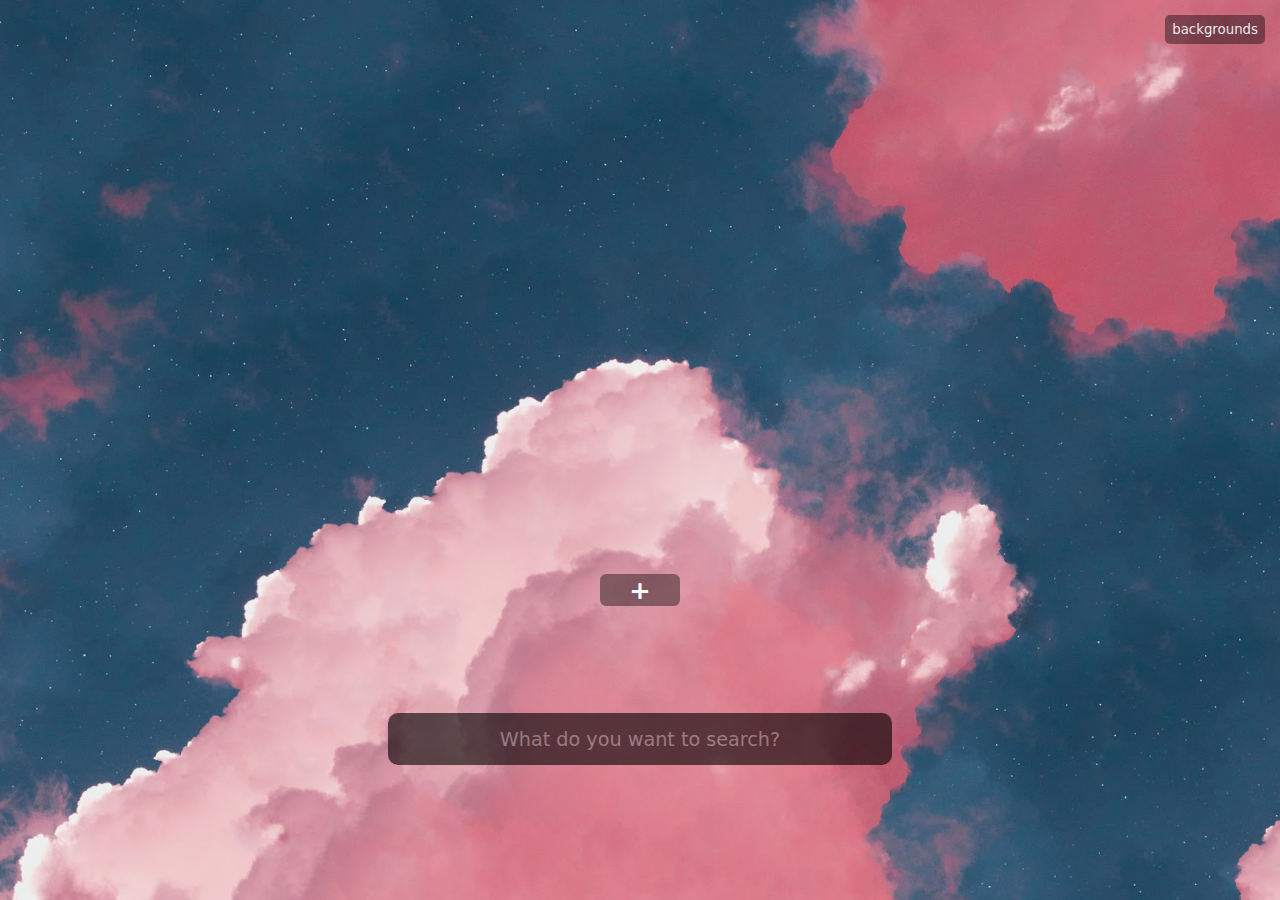
==== index.html @ 13ce0c48 "changing some random stuff" ====
<!DOCTYPE html>
<html>

<head>
    <link rel="stylesheet" type="test/css" href="fonts/san-francisco.css">
    <link rel="stylesheet" href="styles.css">

    <title>startpage.</title>

    <script src="clock.js"></script>
    <script src="menu.js"></script>
    <script src="change_background.js"></script>
    <script src="add_websites.js"></script>
    <script src="remove_websites.js"></script>
    <script src="add_buttons.js"></script>
    <script src="open_website.js"></script>
    <script src="grid_layout.js"></script>
    <script src="search_bar.js"></script>

</head>

<body>
    <img id="main_bg">
    <div id="clock" class="clock"></div>
    <input type="text" id="search_bar" placeholder="What do you want to search?" onclick="to_search()">
    <div id="outer_box" class="outer_box" oncontextmenu="remove()">
        <div id="box">
            <button id="button0" style="display: none;" class="websites" onclick="open_website(id)"></button>
            <button id="button1" style="display: none;" class="websites" onclick="open_website(id)"></button>
            <button id="button2" style="display: none;" class="websites" onclick="open_website(id)"></button>
            <button id="button3" style="display: none;" class="websites" onclick="open_website(id)"></button>
            <button id="button4" style="display: none;" class="websites" onclick="open_website(id)"></button>
            <button id="button5" style="display: none;" class="websites" onclick="open_website(id)"></button>
            <button id="button6" style="display: none;" class="websites" onclick="open_website(id)"></button>
            <button id="button7" style="display: none;" class="websites" onclick="open_website(id)"></button>
            <button id="button8" style="display: none;" class="websites" onclick="open_website(id)"></button>
            <button id="button9" style="display: none;" class="websites" onclick="open_website(id)"></button>
            <button id="button10" style="display: none;" class="websites" onclick="open_website(id)"></button>
            <button id="button11" style="display: none;" class="websites" onclick="open_website(id)"></button>
        </div>
        <button id="add_button"
            style="display: block; position: absolute; bottom: 10px; font-size: xx-large; font-weight: 600;"
            class="websites" onclick="add_website_button()">+</button>
    </div>
    <div id="add_website_menu" class="add_website_menu">
        <h5
            style="position: absolute; top: 53px; left: 50px; color: rgba(200,200,200,1); font-weight: 500; font-size: medium;">
            Enter website url:</h5>
        <h5
            style="position: absolute; top: 103px; left: 50px; color: rgba(200,200,200,1); font-weight: 500; font-size: medium;">
            Enter website name:</h5>

        <input id="website_url" class="user_input1" type="text">
        <input id="website_name" class="user_input2" type="text">

        <button class="add_website_button" onclick="add_website()">Add website</button>

        <h4 id="website_present" style="display: none; position: absolute; bottom: 10px;">The website is already present
        </h4>
        <h4 id="url_wrong" style="display: none; position: absolute; bottom: 10px;">The url entered must contain
            'https://'</h4>
        <h4 id="input_empty" style="display: none; position: absolute; bottom: 10px;">The input fields must not be empty
        </h4>
        <h4 id="char_length" style="display: none; position: absolute; bottom: 10px;">The website's name is limited to
            10 characters</h4>
    </div>

    <button id="menu_button" class="menu_button" onclick="menu_button()">backgrounds</button>

    <div class="menu">
        <input type="image" src="walls/76867698_p0.jpg" alt="background 1" onclick="change_bg(src)">
        <input type="image" src="walls/76868314_p0.png" alt="background 2" onclick="change_bg(src)">
        <input type="image" src="walls/76868360_p0.jpg" alt="background 3" onclick="change_bg(src)">
        <input type="image" src="walls/76868567_p0.jpg" alt="background 4" onclick="change_bg(src)">
        <input type="image" src="walls/pexels-roberto-nickson-2559941.jpg" alt="background 5" onclick="change_bg(src)">
        <input type="image" src="walls/p39.png" alt="background 6" onclick="change_bg(src)">
        <input type="image" src="walls/pexels-lisa-1083822.jpg" alt="background 7" onclick="change_bg(src)">
        <input type="image" src="walls/p63.png" alt="background 8" onclick="change_bg(src)">
        <input type="image" src="walls/abstractblob.jpg" alt="background 9" onclick="change_bg(src)">
        <input type="image" src="walls/almostsetsun.jpg" alt="background 10" onclick="change_bg(src)">
        <input type="image" src="walls/firewatchguy.jpg" alt="background 11" onclick="change_bg(src)">
        <input type="image" src="walls/cleansunsetart.jpg" alt="background 12" onclick="change_bg(src)">
        <input type="image" src="walls/sereneforest.jpg" alt="background 13" onclick="change_bg(src)">
        <input type="image" src="walls/redgiant.jpg" alt="background 14" onclick="change_bg(src)">
        <input type="image" src="walls/minimalmountains.jpg" alt="background 15" onclick="change_bg(src)">
        <input type="image" src="walls/beastlybird.jpg" alt="background 16" onclick="change_bg(src)">
        <input type="image" src="walls/isitmyescape.jpg" alt="background 17" onclick="change_bg(src)">
        <input type="image" src="walls/spacingout.jpg" alt="background 18" onclick="change_bg(src)">
        <input type="image" src="walls/prodigalsonreturns.jpg" alt="background 19" onclick="change_bg(src)">
        <input type="image" src="walls/neongasstation.jpg" alt="background 20" onclick="change_bg(src)">
    </div>
    <button id="remove" class="remove">Remove</button>
</body>

</html>
---- styles.css ----
* {
  margin: 0;
  color: white;
  font-family: -apple-system, system-ui, BlinkMacSystemFont, "SF Pro Text",
    Roboto, Helvetica, Arial, sans-serif;
}

body {
  display: flex;
  justify-content: center;
  overflow: hidden;
}

img {
  width: 100%;
  height: 100vh;
  object-fit: cover;
}

.clock {
  position: absolute;
  font-size: 9vh;
  font-weight: 600;
  top: 10%;
}

#search_bar{
  position: absolute;
  bottom: 15%;
  width: 500px;
  background-color: black;
  opacity: 0.6;
  font-weight: 500;
  text-align: center;
  font-size: larger;
  border: none;
  border-radius: 10px;
}

.outer_box {
  bottom: 300px;
  position: absolute;
  top: 30%;
  width: 500px;
  height: 350px;
  border-radius: 10px;
  display: flex;
  justify-content: space-evenly;
  align-items: center;
  color: white;
}

#box {
  padding: 10px;
  border-radius: 10px;
  display: grid;
}

.websites {
  opacity: 1;
  width: 100px;
  height: 40px;
  border-radius: 8px;
  background-color: rgba(0, 0, 0, 0.4);
  border: none;
  transition: 350ms;
  font-size: 19px;
  transform: scale(0.8);
  font-weight: 500;
}

.websites:hover {
  transform: scale(1);
}

.menu_button {
  align-items: flex-start;
  background-color: rgba(0, 0, 0, 0.4);
  position: absolute;
  top: 15px;
  right: 15px;
  border-radius: 5px;
  border: none;
  color: rgba(255, 255, 255, 0.9);
  padding: 7px;
  font-weight: 500;
}

input {
  width: 100px;
  height: 50px;
  border-radius: 7px;
  transition: 350ms;
}

.menu {
  display: none;
  grid-template-columns: repeat(2, 130px);
  grid-template-rows: repeat(10, 70px);
  padding: 10px;
  width: 230px;
  height: 680px;
  background-color: rgba(0, 0, 0, 0.2);
  color: teal;
  position: absolute;
  top: 50px;
  right: 20px;
  border-radius: 7px;
  backdrop-filter: blur(7px);
}

.add_website_menu {
  display: none;
  position: absolute;
  width: 400px;
  height: 220px;
  background-color: rgba(0, 0, 0, 0.4);
  border-radius: 7px;
  color: teal;
  top: 25%;
  border-radius: 7px;
  backdrop-filter: blur(7px);
  justify-content: center;
}

.add_website_button {
  position: absolute;
  padding: 5px;
  background-color: rgba(0, 0, 0, 0.2);
  border-radius: 7px;
  border: none;
  color: rgb(200, 200, 200);
  bottom: 40px;
  left: 37%;
  transition: 350ms;
  font-weight: 500;
  font-size: medium;
}

.add_website_button:hover {
  transform: scale(1.1);
}

.user_input1,
.user_input2 {
  width: 150px;
  height: 20px;
  border: none;
  padding-left: 8px;
  color: rgb(200, 200, 200);
  background-color: rgba(0, 0, 0, 0.2);
  position: absolute;
  left: 52%;
}

.user_input1 {
  top: 52px;
  font-size: 14px;
}

.user_input2 {
  top: 102px;
  font-size: 14px;
}

.remove {
  width: 70px;
  height: 30px;
  display: none;
  position: absolute;
  bottom: 100px;
  background-color: rgba(0, 0, 0, 0.2);
  border: none;
  border-radius: 8px;
  backdrop-filter: blur(7px);
}
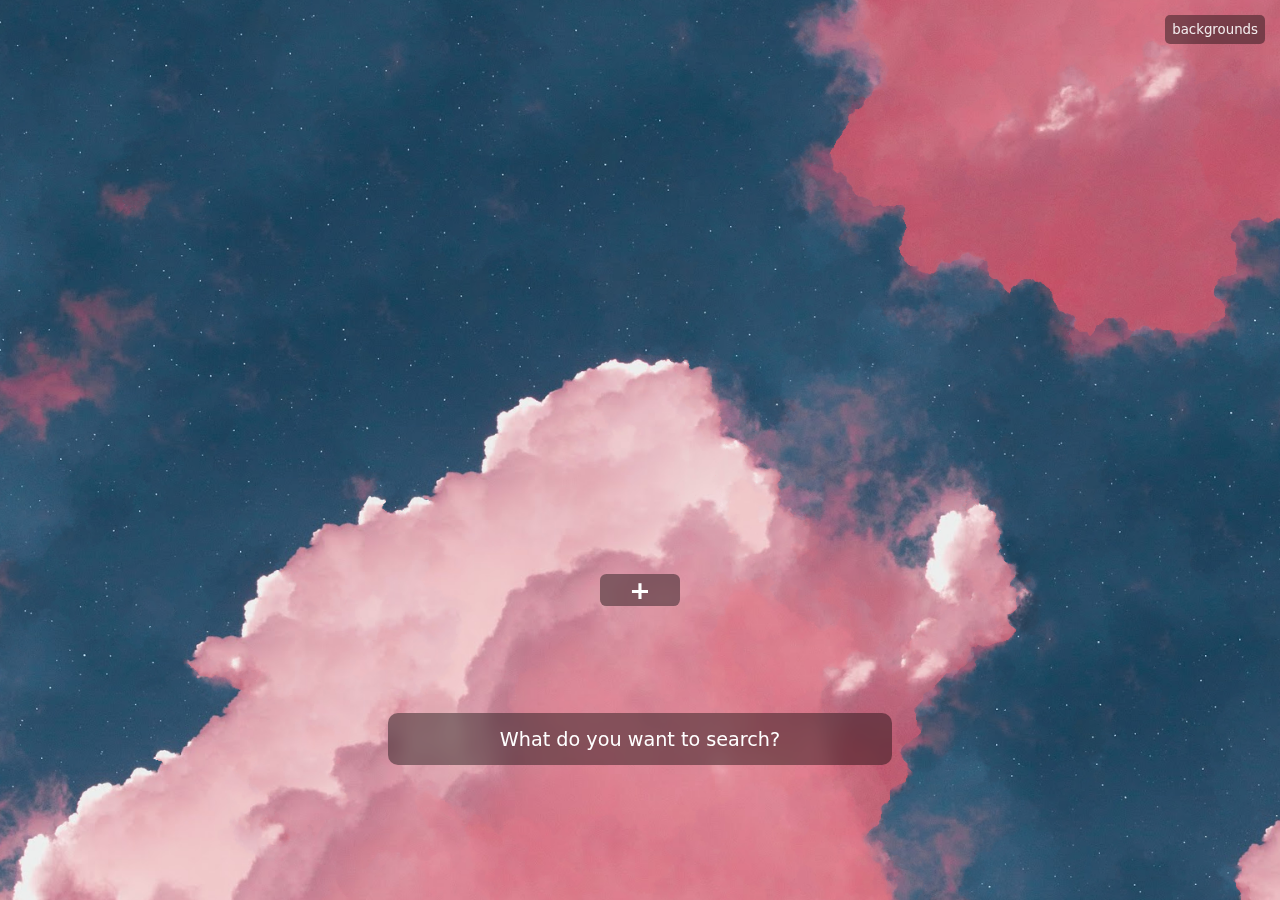
==== commit d49da751: "code formatting" ====
--- a/index.html
+++ b/index.html
@@ -1,9 +1,8 @@
 <!DOCTYPE html>
 <html>
-
-<head>
-    <link rel="stylesheet" type="test/css" href="fonts/san-francisco.css">
-    <link rel="stylesheet" href="styles.css">
+  <head>
+    <link rel="stylesheet" type="test/css" href="fonts/san-francisco.css" />
+    <link rel="stylesheet" href="styles.css" />
 
     <title>startpage.</title>
 
@@ -16,80 +15,293 @@
     <script src="open_website.js"></script>
     <script src="grid_layout.js"></script>
     <script src="search_bar.js"></script>
-
-</head>
-
-<body>
-    <img id="main_bg">
+    <script src="check_box.js"></script>
+  </head>
+
+  <body>
+    <img id="main_bg" />
     <div id="clock" class="clock"></div>
-    <input type="text" id="search_bar" placeholder="What do you want to search?" onclick="to_search()">
+    <input
+      type="text"
+      id="search_bar"
+      placeholder="What do you want to search?"
+      onclick="to_search()"
+    />
     <div id="outer_box" class="outer_box" oncontextmenu="remove()">
-        <div id="box">
-            <button id="button0" style="display: none;" class="websites" onclick="open_website(id)"></button>
-            <button id="button1" style="display: none;" class="websites" onclick="open_website(id)"></button>
-            <button id="button2" style="display: none;" class="websites" onclick="open_website(id)"></button>
-            <button id="button3" style="display: none;" class="websites" onclick="open_website(id)"></button>
-            <button id="button4" style="display: none;" class="websites" onclick="open_website(id)"></button>
-            <button id="button5" style="display: none;" class="websites" onclick="open_website(id)"></button>
-            <button id="button6" style="display: none;" class="websites" onclick="open_website(id)"></button>
-            <button id="button7" style="display: none;" class="websites" onclick="open_website(id)"></button>
-            <button id="button8" style="display: none;" class="websites" onclick="open_website(id)"></button>
-            <button id="button9" style="display: none;" class="websites" onclick="open_website(id)"></button>
-            <button id="button10" style="display: none;" class="websites" onclick="open_website(id)"></button>
-            <button id="button11" style="display: none;" class="websites" onclick="open_website(id)"></button>
-        </div>
-        <button id="add_button"
-            style="display: block; position: absolute; bottom: 10px; font-size: xx-large; font-weight: 600;"
-            class="websites" onclick="add_website_button()">+</button>
+      <div id="box">
+        <button
+          id="button0"
+          style="display: none"
+          class="websites"
+          onclick="open_website(id)"
+        ></button>
+        <button
+          id="button1"
+          style="display: none"
+          class="websites"
+          onclick="open_website(id)"
+        ></button>
+        <button
+          id="button2"
+          style="display: none"
+          class="websites"
+          onclick="open_website(id)"
+        ></button>
+        <button
+          id="button3"
+          style="display: none"
+          class="websites"
+          onclick="open_website(id)"
+        ></button>
+        <button
+          id="button4"
+          style="display: none"
+          class="websites"
+          onclick="open_website(id)"
+        ></button>
+        <button
+          id="button5"
+          style="display: none"
+          class="websites"
+          onclick="open_website(id)"
+        ></button>
+        <button
+          id="button6"
+          style="display: none"
+          class="websites"
+          onclick="open_website(id)"
+        ></button>
+        <button
+          id="button7"
+          style="display: none"
+          class="websites"
+          onclick="open_website(id)"
+        ></button>
+        <button
+          id="button8"
+          style="display: none"
+          class="websites"
+          onclick="open_website(id)"
+        ></button>
+        <button
+          id="button9"
+          style="display: none"
+          class="websites"
+          onclick="open_website(id)"
+        ></button>
+        <button
+          id="button10"
+          style="display: none"
+          class="websites"
+          onclick="open_website(id)"
+        ></button>
+        <button
+          id="button11"
+          style="display: none"
+          class="websites"
+          onclick="open_website(id)"
+        ></button>
+      </div>
+      <button
+        id="add_button"
+        style="
+          display: block;
+          position: absolute;
+          bottom: 10px;
+          font-size: xx-large;
+          font-weight: 600;
+        "
+        class="websites"
+        onclick="add_website_button()"
+      >
+        +
+      </button>
     </div>
     <div id="add_website_menu" class="add_website_menu">
-        <h5
-            style="position: absolute; top: 53px; left: 50px; color: rgba(200,200,200,1); font-weight: 500; font-size: medium;">
-            Enter website url:</h5>
-        <h5
-            style="position: absolute; top: 103px; left: 50px; color: rgba(200,200,200,1); font-weight: 500; font-size: medium;">
-            Enter website name:</h5>
-
-        <input id="website_url" class="user_input1" type="text">
-        <input id="website_name" class="user_input2" type="text">
-
-        <button class="add_website_button" onclick="add_website()">Add website</button>
-
-        <h4 id="website_present" style="display: none; position: absolute; bottom: 10px;">The website is already present
-        </h4>
-        <h4 id="url_wrong" style="display: none; position: absolute; bottom: 10px;">The url entered must contain
-            'https://'</h4>
-        <h4 id="input_empty" style="display: none; position: absolute; bottom: 10px;">The input fields must not be empty
-        </h4>
-        <h4 id="char_length" style="display: none; position: absolute; bottom: 10px;">The website's name is limited to
-            10 characters</h4>
+      <h5
+        style="
+          position: absolute;
+          top: 53px;
+          left: 50px;
+          color: rgba(200, 200, 200, 1);
+          font-weight: 500;
+          font-size: medium;
+        "
+      >
+        Enter website url:
+      </h5>
+      <h5
+        style="
+          position: absolute;
+          top: 103px;
+          left: 50px;
+          color: rgba(200, 200, 200, 1);
+          font-weight: 500;
+          font-size: medium;
+        "
+      >
+        Enter website name:
+      </h5>
+
+      <input id="website_url" class="user_input1" type="text" />
+      <input id="website_name" class="user_input2" type="text" />
+
+      <button class="add_website_button" onclick="add_website()">
+        Add website
+      </button>
+
+      <h4
+        id="website_present"
+        style="display: none; position: absolute; bottom: 10px"
+      >
+        The website is already present
+      </h4>
+      <h4
+        id="url_wrong"
+        style="display: none; position: absolute; bottom: 10px"
+      >
+        The url entered must contain 'https://'
+      </h4>
+      <h4
+        id="input_empty"
+        style="display: none; position: absolute; bottom: 10px"
+      >
+        The input fields must not be empty
+      </h4>
+      <h4
+        id="char_length"
+        style="display: none; position: absolute; bottom: 10px"
+      >
+        The website's name is limited to 10 characters
+      </h4>
     </div>
 
-    <button id="menu_button" class="menu_button" onclick="menu_button()">backgrounds</button>
+    <button id="menu_button" class="menu_button" onclick="menu_button()">
+      backgrounds
+    </button>
 
     <div class="menu">
-        <input type="image" src="walls/76867698_p0.jpg" alt="background 1" onclick="change_bg(src)">
-        <input type="image" src="walls/76868314_p0.png" alt="background 2" onclick="change_bg(src)">
-        <input type="image" src="walls/76868360_p0.jpg" alt="background 3" onclick="change_bg(src)">
-        <input type="image" src="walls/76868567_p0.jpg" alt="background 4" onclick="change_bg(src)">
-        <input type="image" src="walls/pexels-roberto-nickson-2559941.jpg" alt="background 5" onclick="change_bg(src)">
-        <input type="image" src="walls/p39.png" alt="background 6" onclick="change_bg(src)">
-        <input type="image" src="walls/pexels-lisa-1083822.jpg" alt="background 7" onclick="change_bg(src)">
-        <input type="image" src="walls/p63.png" alt="background 8" onclick="change_bg(src)">
-        <input type="image" src="walls/abstractblob.jpg" alt="background 9" onclick="change_bg(src)">
-        <input type="image" src="walls/almostsetsun.jpg" alt="background 10" onclick="change_bg(src)">
-        <input type="image" src="walls/firewatchguy.jpg" alt="background 11" onclick="change_bg(src)">
-        <input type="image" src="walls/cleansunsetart.jpg" alt="background 12" onclick="change_bg(src)">
-        <input type="image" src="walls/sereneforest.jpg" alt="background 13" onclick="change_bg(src)">
-        <input type="image" src="walls/redgiant.jpg" alt="background 14" onclick="change_bg(src)">
-        <input type="image" src="walls/minimalmountains.jpg" alt="background 15" onclick="change_bg(src)">
-        <input type="image" src="walls/beastlybird.jpg" alt="background 16" onclick="change_bg(src)">
-        <input type="image" src="walls/isitmyescape.jpg" alt="background 17" onclick="change_bg(src)">
-        <input type="image" src="walls/spacingout.jpg" alt="background 18" onclick="change_bg(src)">
-        <input type="image" src="walls/prodigalsonreturns.jpg" alt="background 19" onclick="change_bg(src)">
-        <input type="image" src="walls/neongasstation.jpg" alt="background 20" onclick="change_bg(src)">
+      <input
+        type="image"
+        src="walls/76867698_p0.jpg"
+        alt="background 1"
+        onclick="change_bg(src)"
+      />
+      <input
+        type="image"
+        src="walls/76868314_p0.png"
+        alt="background 2"
+        onclick="change_bg(src)"
+      />
+      <input
+        type="image"
+        src="walls/76868360_p0.jpg"
+        alt="background 3"
+        onclick="change_bg(src)"
+      />
+      <input
+        type="image"
+        src="walls/76868567_p0.jpg"
+        alt="background 4"
+        onclick="change_bg(src)"
+      />
+      <input
+        type="image"
+        src="walls/pexels-roberto-nickson-2559941.jpg"
+        alt="background 5"
+        onclick="change_bg(src)"
+      />
+      <input
+        type="image"
+        src="walls/p39.png"
+        alt="background 6"
+        onclick="change_bg(src)"
+      />
+      <input
+        type="image"
+        src="walls/pexels-lisa-1083822.jpg"
+        alt="background 7"
+        onclick="change_bg(src)"
+      />
+      <input
+        type="image"
+        src="walls/p63.png"
+        alt="background 8"
+        onclick="change_bg(src)"
+      />
+      <input
+        type="image"
+        src="walls/abstractblob.jpg"
+        alt="background 9"
+        onclick="change_bg(src)"
+      />
+      <input
+        type="image"
+        src="walls/almostsetsun.jpg"
+        alt="background 10"
+        onclick="change_bg(src)"
+      />
+      <input
+        type="image"
+        src="walls/firewatchguy.jpg"
+        alt="background 11"
+        onclick="change_bg(src)"
+      />
+      <input
+        type="image"
+        src="walls/cleansunsetart.jpg"
+        alt="background 12"
+        onclick="change_bg(src)"
+      />
+      <input
+        type="image"
+        src="walls/sereneforest.jpg"
+        alt="background 13"
+        onclick="change_bg(src)"
+      />
+      <input
+        type="image"
+        src="walls/redgiant.jpg"
+        alt="background 14"
+        onclick="change_bg(src)"
+      />
+      <input
+        type="image"
+        src="walls/minimalmountains.jpg"
+        alt="background 15"
+        onclick="change_bg(src)"
+      />
+      <input
+        type="image"
+        src="walls/beastlybird.jpg"
+        alt="background 16"
+        onclick="change_bg(src)"
+      />
+      <input
+        type="image"
+        src="walls/isitmyescape.jpg"
+        alt="background 17"
+        onclick="change_bg(src)"
+      />
+      <input
+        type="image"
+        src="walls/spacingout.jpg"
+        alt="background 18"
+        onclick="change_bg(src)"
+      />
+      <input
+        type="image"
+        src="walls/prodigalsonreturns.jpg"
+        alt="background 19"
+        onclick="change_bg(src)"
+      />
+      <input
+        type="image"
+        src="walls/neongasstation.jpg"
+        alt="background 20"
+        onclick="change_bg(src)"
+      />
     </div>
     <button id="remove" class="remove">Remove</button>
-</body>
-
-</html>+  </body>
+</html>
--- a/styles.css
+++ b/styles.css
@@ -24,17 +24,23 @@
   top: 10%;
 }
 
-#search_bar{
+#search_bar {
   position: absolute;
   bottom: 15%;
   width: 500px;
-  background-color: black;
-  opacity: 0.6;
+  background-color: rgba(0, 0, 0, 0.4);
+  opacity: 1;
   font-weight: 500;
   text-align: center;
   font-size: larger;
   border: none;
   border-radius: 10px;
+  backdrop-filter: blur(7px);
+}
+
+::placeholder {
+  color: white;
+  opacity: 1;
 }
 
 .outer_box {
@@ -67,6 +73,7 @@
   font-size: 19px;
   transform: scale(0.8);
   font-weight: 500;
+  backdrop-filter: blur(7px);
 }
 
 .websites:hover {
@@ -84,6 +91,7 @@
   color: rgba(255, 255, 255, 0.9);
   padding: 7px;
   font-weight: 500;
+  backdrop-filter: blur(7px);
 }
 
 input {
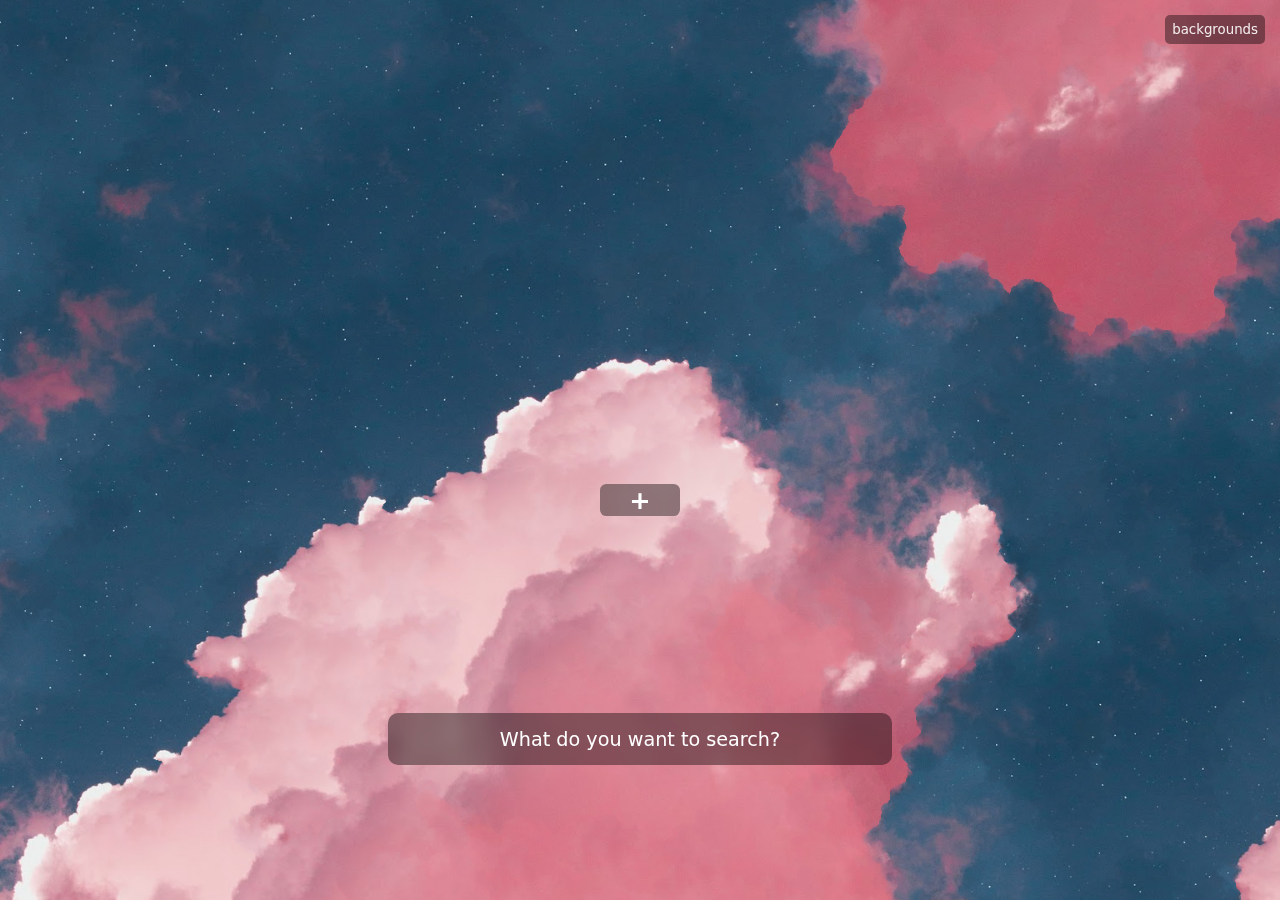
==== commit 3a27d35b: "deleted some formatting." ====
--- a/index.html
+++ b/index.html
@@ -29,278 +29,59 @@
     />
     <div id="outer_box" class="outer_box" oncontextmenu="remove()">
       <div id="box">
-        <button
-          id="button0"
-          style="display: none"
-          class="websites"
-          onclick="open_website(id)"
-        ></button>
-        <button
-          id="button1"
-          style="display: none"
-          class="websites"
-          onclick="open_website(id)"
-        ></button>
-        <button
-          id="button2"
-          style="display: none"
-          class="websites"
-          onclick="open_website(id)"
-        ></button>
-        <button
-          id="button3"
-          style="display: none"
-          class="websites"
-          onclick="open_website(id)"
-        ></button>
-        <button
-          id="button4"
-          style="display: none"
-          class="websites"
-          onclick="open_website(id)"
-        ></button>
-        <button
-          id="button5"
-          style="display: none"
-          class="websites"
-          onclick="open_website(id)"
-        ></button>
-        <button
-          id="button6"
-          style="display: none"
-          class="websites"
-          onclick="open_website(id)"
-        ></button>
-        <button
-          id="button7"
-          style="display: none"
-          class="websites"
-          onclick="open_website(id)"
-        ></button>
-        <button
-          id="button8"
-          style="display: none"
-          class="websites"
-          onclick="open_website(id)"
-        ></button>
-        <button
-          id="button9"
-          style="display: none"
-          class="websites"
-          onclick="open_website(id)"
-        ></button>
-        <button
-          id="button10"
-          style="display: none"
-          class="websites"
-          onclick="open_website(id)"
-        ></button>
-        <button
-          id="button11"
-          style="display: none"
-          class="websites"
-          onclick="open_website(id)"
-        ></button>
+        <button id="button0" style="display: none" class="websites" onclick="open_website(id)"></button>
+        <button id="button1" style="display: none" class="websites" onclick="open_website(id)"></button>
+        <button id="button2" style="display: none" class="websites" onclick="open_website(id)"></button>
+        <button id="button3" style="display: none" class="websites" onclick="open_website(id)"></button>
+        <button id="button4" style="display: none" class="websites" onclick="open_website(id)"></button>
+        <button id="button5" style="display: none" class="websites" onclick="open_website(id)"></button>
+        <button id="button6" style="display: none" class="websites" onclick="open_website(id)"></button>
+        <button id="button7" style="display: none" class="websites" onclick="open_website(id)"></button>
+        <button id="button8" style="display: none" class="websites" onclick="open_website(id)"></button>
+        <button id="button9" style="display: none" class="websites" onclick="open_website(id)"></button>
+        <button id="button10" style="display: none" class="websites" onclick="open_website(id)"></button>
+        <button id="button11" style="display: none" class="websites" onclick="open_website(id)"></button>
       </div>
-      <button
-        id="add_button"
-        style="
-          display: block;
-          position: absolute;
-          bottom: 10px;
-          font-size: xx-large;
-          font-weight: 600;
-        "
-        class="websites"
-        onclick="add_website_button()"
-      >
-        +
-      </button>
+      <button id="add_button" style="display: block; position: absolute; bottom: 10px; font-size: xx-large; font-weight: 600;" class="websites" onclick="add_website_button()">+</button>
     </div>
+
     <div id="add_website_menu" class="add_website_menu">
-      <h5
-        style="
-          position: absolute;
-          top: 53px;
-          left: 50px;
-          color: rgba(200, 200, 200, 1);
-          font-weight: 500;
-          font-size: medium;
-        "
-      >
-        Enter website url:
-      </h5>
-      <h5
-        style="
-          position: absolute;
-          top: 103px;
-          left: 50px;
-          color: rgba(200, 200, 200, 1);
-          font-weight: 500;
-          font-size: medium;
-        "
-      >
-        Enter website name:
-      </h5>
+      <h5 style="position: absolute; top: 53px; left: 50px; color: rgba(200, 200, 200, 1); font-weight: 500; font-size: medium;">Enter website url:</h5>
+      <h5 style="position: absolute; top: 103px; left: 50px; color: rgba(200, 200, 200, 1); font-weight: 500; font-size: medium; ">Enter website name:</h5>
 
       <input id="website_url" class="user_input1" type="text" />
       <input id="website_name" class="user_input2" type="text" />
 
-      <button class="add_website_button" onclick="add_website()">
-        Add website
-      </button>
+      <button class="add_website_button" onclick="add_website()">Add website</button>
 
-      <h4
-        id="website_present"
-        style="display: none; position: absolute; bottom: 10px"
-      >
-        The website is already present
-      </h4>
-      <h4
-        id="url_wrong"
-        style="display: none; position: absolute; bottom: 10px"
-      >
-        The url entered must contain 'https://'
-      </h4>
-      <h4
-        id="input_empty"
-        style="display: none; position: absolute; bottom: 10px"
-      >
-        The input fields must not be empty
-      </h4>
-      <h4
-        id="char_length"
-        style="display: none; position: absolute; bottom: 10px"
-      >
-        The website's name is limited to 10 characters
-      </h4>
+      <h4 id="website_present" style="display: none; position: absolute; bottom: 10px">The website is already present</h4>
+      <h4 id="input_empty" style="display: none; position: absolute; bottom: 10px">The input fields must not be empty</h4>
+      <h4 id="char_length" style="display: none; position: absolute; bottom: 10px">The website's name is limited to 10 characters</h4>
     </div>
 
-    <button id="menu_button" class="menu_button" onclick="menu_button()">
-      backgrounds
-    </button>
+    <button id="menu_button" class="menu_button" onclick="menu_button()">backgrounds</button>
 
     <div class="menu">
-      <input
-        type="image"
-        src="walls/76867698_p0.jpg"
-        alt="background 1"
-        onclick="change_bg(src)"
-      />
-      <input
-        type="image"
-        src="walls/76868314_p0.png"
-        alt="background 2"
-        onclick="change_bg(src)"
-      />
-      <input
-        type="image"
-        src="walls/76868360_p0.jpg"
-        alt="background 3"
-        onclick="change_bg(src)"
-      />
-      <input
-        type="image"
-        src="walls/76868567_p0.jpg"
-        alt="background 4"
-        onclick="change_bg(src)"
-      />
-      <input
-        type="image"
-        src="walls/pexels-roberto-nickson-2559941.jpg"
-        alt="background 5"
-        onclick="change_bg(src)"
-      />
-      <input
-        type="image"
-        src="walls/p39.png"
-        alt="background 6"
-        onclick="change_bg(src)"
-      />
-      <input
-        type="image"
-        src="walls/pexels-lisa-1083822.jpg"
-        alt="background 7"
-        onclick="change_bg(src)"
-      />
-      <input
-        type="image"
-        src="walls/p63.png"
-        alt="background 8"
-        onclick="change_bg(src)"
-      />
-      <input
-        type="image"
-        src="walls/abstractblob.jpg"
-        alt="background 9"
-        onclick="change_bg(src)"
-      />
-      <input
-        type="image"
-        src="walls/almostsetsun.jpg"
-        alt="background 10"
-        onclick="change_bg(src)"
-      />
-      <input
-        type="image"
-        src="walls/firewatchguy.jpg"
-        alt="background 11"
-        onclick="change_bg(src)"
-      />
-      <input
-        type="image"
-        src="walls/cleansunsetart.jpg"
-        alt="background 12"
-        onclick="change_bg(src)"
-      />
-      <input
-        type="image"
-        src="walls/sereneforest.jpg"
-        alt="background 13"
-        onclick="change_bg(src)"
-      />
-      <input
-        type="image"
-        src="walls/redgiant.jpg"
-        alt="background 14"
-        onclick="change_bg(src)"
-      />
-      <input
-        type="image"
-        src="walls/minimalmountains.jpg"
-        alt="background 15"
-        onclick="change_bg(src)"
-      />
-      <input
-        type="image"
-        src="walls/beastlybird.jpg"
-        alt="background 16"
-        onclick="change_bg(src)"
-      />
-      <input
-        type="image"
-        src="walls/isitmyescape.jpg"
-        alt="background 17"
-        onclick="change_bg(src)"
-      />
-      <input
-        type="image"
-        src="walls/spacingout.jpg"
-        alt="background 18"
-        onclick="change_bg(src)"
-      />
-      <input
-        type="image"
-        src="walls/prodigalsonreturns.jpg"
-        alt="background 19"
-        onclick="change_bg(src)"
-      />
-      <input
-        type="image"
-        src="walls/neongasstation.jpg"
-        alt="background 20"
-        onclick="change_bg(src)"
-      />
+      <input type="image" src="walls/76867698_p0.jpg" alt="background 1" onclick="change_bg(src)"/>
+      <input type="image" src="walls/76868314_p0.png" alt="background 2" onclick="change_bg(src)"/>
+      <input type="image" src="walls/76868360_p0.jpg" alt="background 3" onclick="change_bg(src)"/>
+      <input type="image" src="walls/76868567_p0.jpg" alt="background 4" onclick="change_bg(src)"/>
+      <input type="image" src="walls/pexels-roberto-nickson-2559941.jpg" alt="background 5" onclick="change_bg(src)"/>
+      <input type="image" src="walls/p39.png" alt="background 6" onclick="change_bg(src)"/>
+      <input type="image" src="walls/pexels-lisa-1083822.jpg" alt="background 7" onclick="change_bg(src)"/>
+      <input type="image" src="walls/p63.png" alt="background 8" onclick="change_bg(src)"/>
+      <input type="image" src="walls/abstractblob.jpg" alt="background 9" onclick="change_bg(src)"/>
+      <input type="image" src="walls/almostsetsun.jpg" alt="background 10" onclick="change_bg(src)"/>
+      <input type="image" src="walls/firewatchguy.jpg" alt="background 11" onclick="change_bg(src)"/>
+      <input type="image" src="walls/cleansunsetart.jpg" alt="background 12" onclick="change_bg(src)"/>
+      <input type="image" src="walls/sereneforest.jpg" alt="background 13" onclick="change_bg(src)"/>
+      <input type="image" src="walls/redgiant.jpg" alt="background 14" onclick="change_bg(src)"/>
+      <input type="image" src="walls/minimalmountains.jpg" alt="background 15" onclick="change_bg(src)"/>
+      <input type="image" src="walls/beastlybird.jpg" alt="background 16" onclick="change_bg(src)"/>
+      <input type="image" src="walls/isitmyescape.jpg" alt="background 17" onclick="change_bg(src)"/>
+      <input type="image" src="walls/spacingout.jpg" alt="background 18" onclick="change_bg(src)"/>
+      <input type="image" src="walls/prodigalsonreturns.jpg" alt="background 19" onclick="change_bg(src)"/>
+      <input type="image" src="walls/neongasstation.jpg" alt="background 20" onclick="change_bg(src)"/>
     </div>
     <button id="remove" class="remove">Remove</button>
   </body>
--- a/styles.css
+++ b/styles.css
@@ -46,7 +46,7 @@
 .outer_box {
   bottom: 300px;
   position: absolute;
-  top: 30%;
+  top: 20%;
   width: 500px;
   height: 350px;
   border-radius: 10px;
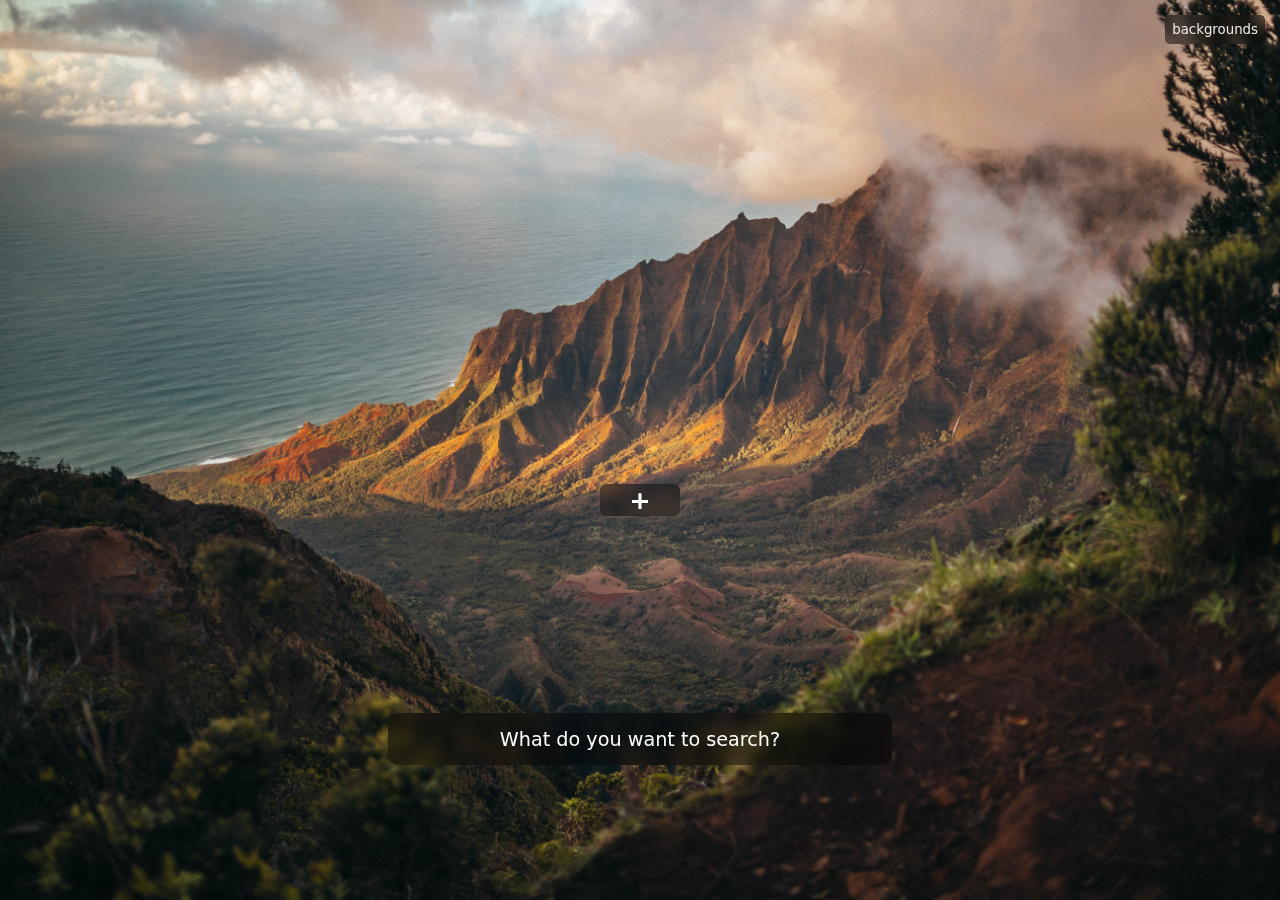
==== commit c60fbb3d: "made some changes" ====
--- a/index.html
+++ b/index.html
@@ -21,26 +21,21 @@
   <body>
     <img id="main_bg" />
     <div id="clock" class="clock"></div>
-    <input
-      type="text"
-      id="search_bar"
-      placeholder="What do you want to search?"
-      onclick="to_search()"
-    />
+    <input type="text" id="search_bar" placeholder="What do you want to search?" onclick="to_search()"/>
     <div id="outer_box" class="outer_box" oncontextmenu="remove()">
       <div id="box">
-        <button id="button0" style="display: none" class="websites" onclick="open_website(id)"></button>
-        <button id="button1" style="display: none" class="websites" onclick="open_website(id)"></button>
-        <button id="button2" style="display: none" class="websites" onclick="open_website(id)"></button>
-        <button id="button3" style="display: none" class="websites" onclick="open_website(id)"></button>
-        <button id="button4" style="display: none" class="websites" onclick="open_website(id)"></button>
-        <button id="button5" style="display: none" class="websites" onclick="open_website(id)"></button>
-        <button id="button6" style="display: none" class="websites" onclick="open_website(id)"></button>
-        <button id="button7" style="display: none" class="websites" onclick="open_website(id)"></button>
-        <button id="button8" style="display: none" class="websites" onclick="open_website(id)"></button>
-        <button id="button9" style="display: none" class="websites" onclick="open_website(id)"></button>
-        <button id="button10" style="display: none" class="websites" onclick="open_website(id)"></button>
-        <button id="button11" style="display: none" class="websites" onclick="open_website(id)"></button>
+        <button id="button0" style="display: none" class="websites"></button>
+        <button id="button1" style="display: none" class="websites"></button>
+        <button id="button2" style="display: none" class="websites"></button>
+        <button id="button3" style="display: none" class="websites"></button>
+        <button id="button4" style="display: none" class="websites"></button>
+        <button id="button5" style="display: none" class="websites"></button>
+        <button id="button6" style="display: none" class="websites"></button>
+        <button id="button7" style="display: none" class="websites"></button>
+        <button id="button8" style="display: none" class="websites"></button>
+        <button id="button9" style="display: none" class="websites"></button>
+        <button id="button10" style="display: none" class="websites"></button>
+        <button id="button11" style="display: none" class="websites"></button>
       </div>
       <button id="add_button" style="display: block; position: absolute; bottom: 10px; font-size: xx-large; font-weight: 600;" class="websites" onclick="add_website_button()">+</button>
     </div>
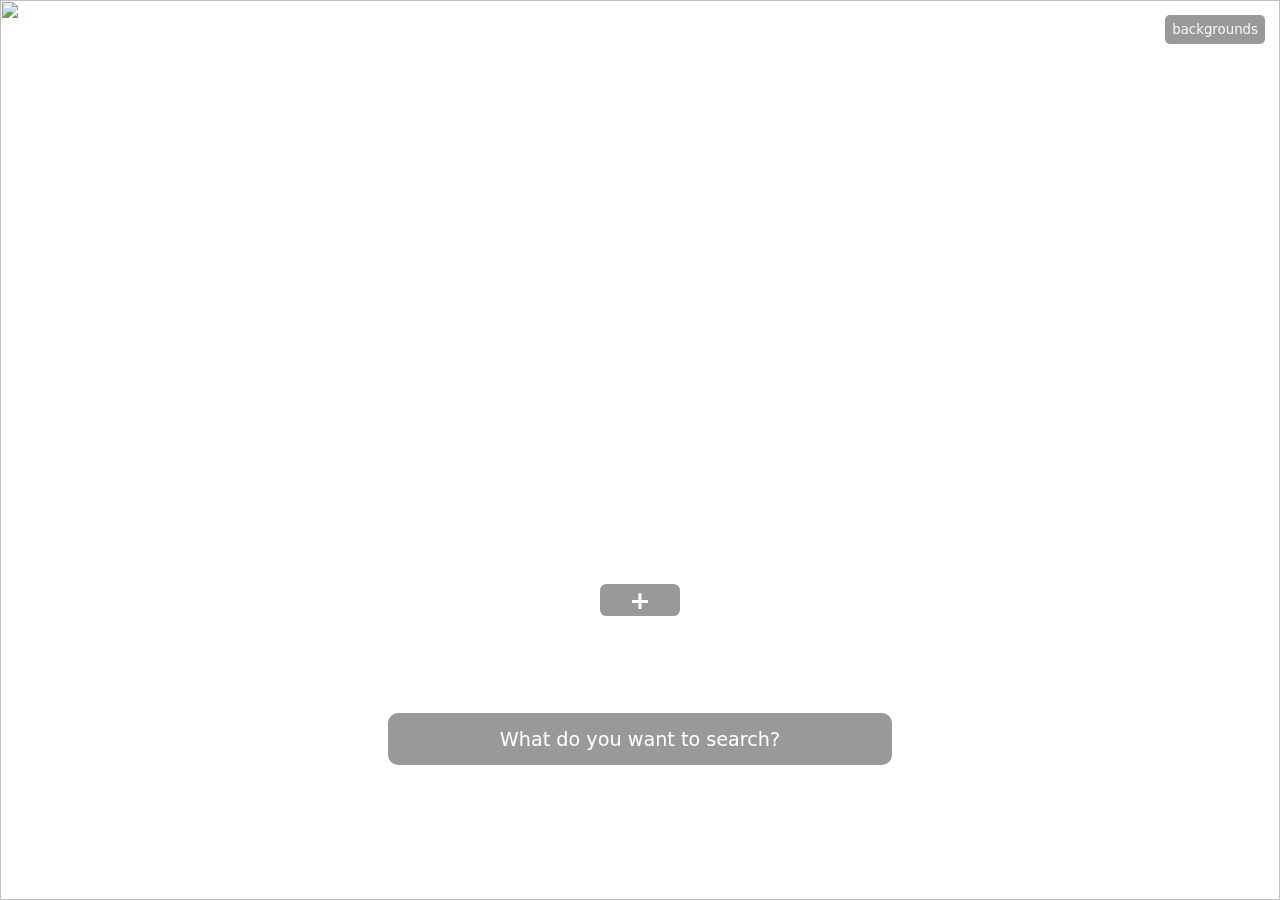
==== commit e0eeba1c: "added more walls and wallpaper categories" ====
--- a/index.html
+++ b/index.html
@@ -57,27 +57,18 @@
     <button id="menu_button" class="menu_button" onclick="menu_button()">backgrounds</button>
 
     <div class="menu">
-      <input type="image" src="walls/76867698_p0.jpg" alt="background 1" onclick="change_bg(src)"/>
-      <input type="image" src="walls/76868314_p0.png" alt="background 2" onclick="change_bg(src)"/>
-      <input type="image" src="walls/76868360_p0.jpg" alt="background 3" onclick="change_bg(src)"/>
-      <input type="image" src="walls/76868567_p0.jpg" alt="background 4" onclick="change_bg(src)"/>
-      <input type="image" src="walls/pexels-roberto-nickson-2559941.jpg" alt="background 5" onclick="change_bg(src)"/>
-      <input type="image" src="walls/p39.png" alt="background 6" onclick="change_bg(src)"/>
-      <input type="image" src="walls/pexels-lisa-1083822.jpg" alt="background 7" onclick="change_bg(src)"/>
-      <input type="image" src="walls/p63.png" alt="background 8" onclick="change_bg(src)"/>
-      <input type="image" src="walls/abstractblob.jpg" alt="background 9" onclick="change_bg(src)"/>
-      <input type="image" src="walls/almostsetsun.jpg" alt="background 10" onclick="change_bg(src)"/>
-      <input type="image" src="walls/firewatchguy.jpg" alt="background 11" onclick="change_bg(src)"/>
-      <input type="image" src="walls/cleansunsetart.jpg" alt="background 12" onclick="change_bg(src)"/>
-      <input type="image" src="walls/sereneforest.jpg" alt="background 13" onclick="change_bg(src)"/>
-      <input type="image" src="walls/redgiant.jpg" alt="background 14" onclick="change_bg(src)"/>
-      <input type="image" src="walls/minimalmountains.jpg" alt="background 15" onclick="change_bg(src)"/>
-      <input type="image" src="walls/beastlybird.jpg" alt="background 16" onclick="change_bg(src)"/>
-      <input type="image" src="walls/isitmyescape.jpg" alt="background 17" onclick="change_bg(src)"/>
-      <input type="image" src="walls/spacingout.jpg" alt="background 18" onclick="change_bg(src)"/>
-      <input type="image" src="walls/prodigalsonreturns.jpg" alt="background 19" onclick="change_bg(src)"/>
-      <input type="image" src="walls/neongasstation.jpg" alt="background 20" onclick="change_bg(src)"/>
+      <input type="button" id="https://api.github.com/repos/3individuals/wallpapers/git/trees/a6dbe5f5d7a14041d2ce6afe254d1258b49d9f07" value="black" onclick="show_walls(id,value)"/>
+      <input type="button" id="https://api.github.com/repos/3individuals/wallpapers/git/trees/8a0eee53687b1deccaaa7e24e1f79827f6eee7d1" value="blue" onclick="show_walls(id,value)"/>
+      <input type="button" id="https://api.github.com/repos/3individuals/wallpapers/git/trees/13640a3bbc20917f82f0f7979430a1f8346f189a" value="brown" onclick="show_walls(id,value)"/>
+      <input type="button" id="https://api.github.com/repos/3individuals/wallpapers/git/trees/184bd96c9cf07020c02b25e1effc7949148facc5" value="green" onclick="show_walls(id,value)"/>
+      <input type="button" id="https://api.github.com/repos/3individuals/wallpapers/git/trees/c5698d4e63941a8dd7b60b148481990db09356db" value="orange" onclick="show_walls(id,value)"/>
+      <input type="button" id="https://api.github.com/repos/3individuals/wallpapers/git/trees/1e41bf06dea6dfcfe74dc99cd9da1821a5136e3e" value="pink" onclick="show_walls(id,value)"/>
+      <input type="button" id="https://api.github.com/repos/3individuals/wallpapers/git/trees/8cbfe6a405e67a0b846cce5d15133173904c65d3" value="purple" onclick="show_walls(id,value)"/>
+      <input type="button" id="https://api.github.com/repos/3individuals/wallpapers/git/trees/77da6ac0e55e15a197e5af8961f0137b7809ab88" value="red" onclick="show_walls(id,value)"/>
+      <input type="button" id="https://api.github.com/repos/3individuals/wallpapers/git/trees/27a19ca41bca77a3611275c87f4a937e055b5c85" value="white" onclick="show_walls(id,value)"/>
+      <input type="button" id="https://api.github.com/repos/3individuals/wallpapers/git/trees/4009810e789c2de2a752d7c8b8d44a7c549291c0" value="yellow" onclick="show_walls(id,value)"/>
     </div>
+    <div id="walls" class="menu"></div>
     <button id="remove" class="remove">Remove</button>
   </body>
 </html>
--- a/styles.css
+++ b/styles.css
@@ -28,6 +28,7 @@
   position: absolute;
   bottom: 15%;
   width: 500px;
+  height: 50px;
   background-color: rgba(0, 0, 0, 0.4);
   opacity: 1;
   font-weight: 500;
@@ -38,7 +39,7 @@
   backdrop-filter: blur(7px);
 }
 
-::placeholder {
+#search_bar::placeholder {
   color: white;
   opacity: 1;
 }
@@ -46,7 +47,7 @@
 .outer_box {
   bottom: 300px;
   position: absolute;
-  top: 20%;
+  bottom: 30%;
   width: 500px;
   height: 350px;
   border-radius: 10px;
@@ -72,7 +73,7 @@
   transition: 350ms;
   font-size: 19px;
   transform: scale(0.8);
-  font-weight: 500;
+  font-weight: 600;
   backdrop-filter: blur(7px);
 }
 
@@ -97,22 +98,40 @@
 input {
   width: 100px;
   height: 50px;
+  border: none;
+  background-color: rgba(0, 0, 0, 0.4);
   border-radius: 7px;
   transition: 350ms;
+  font-size: larger;
+  font-weight: 600;
+}
+
+input:hover{
+  transform: scale(1.1);
+}
+
+#walls{
+  right: 280px;
+  overflow-y: scroll;
+  overflow-x: hidden;
+}
+
+#walls::-webkit-scrollbar{
+  display: none;
 }
 
 .menu {
   display: none;
   grid-template-columns: repeat(2, 130px);
-  grid-template-rows: repeat(10, 70px);
+  grid-template-rows: repeat(5, 70px);
   padding: 10px;
   width: 230px;
-  height: 680px;
+  height: 330px;
   background-color: rgba(0, 0, 0, 0.2);
   color: teal;
   position: absolute;
   top: 50px;
-  right: 20px;
+  right: 15px;
   border-radius: 7px;
   backdrop-filter: blur(7px);
 }
@@ -154,6 +173,7 @@
   width: 150px;
   height: 20px;
   border: none;
+  border-radius: 7px;
   padding-left: 8px;
   color: rgb(200, 200, 200);
   background-color: rgba(0, 0, 0, 0.2);
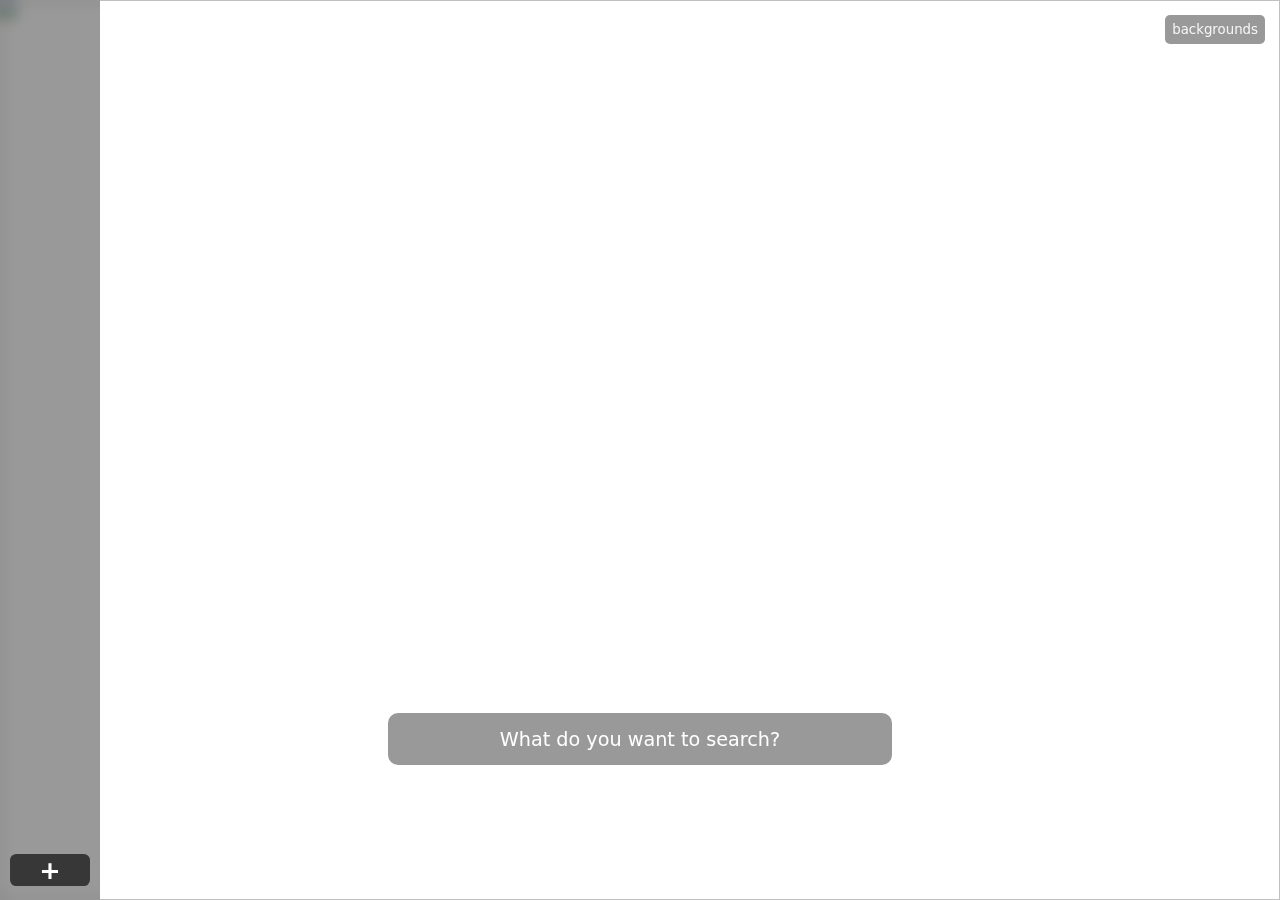
==== commit f206a074: "ui changes" ====
--- a/index.html
+++ b/index.html
@@ -11,32 +11,21 @@
     <script src="change_background.js"></script>
     <script src="add_websites.js"></script>
     <script src="remove_websites.js"></script>
-    <script src="add_buttons.js"></script>
+    <script src="start.js"></script>
     <script src="open_website.js"></script>
     <script src="grid_layout.js"></script>
     <script src="search_bar.js"></script>
     <script src="check_box.js"></script>
+    <script src="bookmarks.js"></script>
   </head>
 
   <body>
     <img id="main_bg" />
     <div id="clock" class="clock"></div>
     <input type="text" id="search_bar" placeholder="What do you want to search?" onclick="to_search()"/>
-    <div id="outer_box" class="outer_box" oncontextmenu="remove()">
-      <div id="box">
-        <button id="button0" style="display: none" class="websites"></button>
-        <button id="button1" style="display: none" class="websites"></button>
-        <button id="button2" style="display: none" class="websites"></button>
-        <button id="button3" style="display: none" class="websites"></button>
-        <button id="button4" style="display: none" class="websites"></button>
-        <button id="button5" style="display: none" class="websites"></button>
-        <button id="button6" style="display: none" class="websites"></button>
-        <button id="button7" style="display: none" class="websites"></button>
-        <button id="button8" style="display: none" class="websites"></button>
-        <button id="button9" style="display: none" class="websites"></button>
-        <button id="button10" style="display: none" class="websites"></button>
-        <button id="button11" style="display: none" class="websites"></button>
-      </div>
+    <div id="outer_box" class="outer_box" oncontextmenu="remove()" onmouseenter="expand_outer_box()" onmouseleave="shrink_outer_box()">
+      <h3 id="bookmark_title" style="writing-mode: vertical-lr; transform: rotate(180deg);">bookmarks</h3>
+      <div id="box"></div>
       <button id="add_button" style="display: block; position: absolute; bottom: 10px; font-size: xx-large; font-weight: 600;" class="websites" onclick="add_website_button()">+</button>
     </div>
 
--- a/styles.css
+++ b/styles.css
@@ -45,22 +45,21 @@
 }
 
 .outer_box {
-  bottom: 300px;
-  position: absolute;
-  bottom: 30%;
-  width: 500px;
-  height: 350px;
-  border-radius: 10px;
+  background-color: rgba(0, 0, 0, 0.4);
+  position: absolute;
+  left: 0;
+  width: 40px;
+  height: 100%;
   display: flex;
-  justify-content: space-evenly;
+  justify-content: center;
   align-items: center;
   color: white;
-}
-
-#box {
-  padding: 10px;
-  border-radius: 10px;
-  display: grid;
+  transition: 400ms;
+  backdrop-filter: blur(7px);
+}
+
+.outer_box:hover{
+  width: 100px;
 }
 
 .websites {
